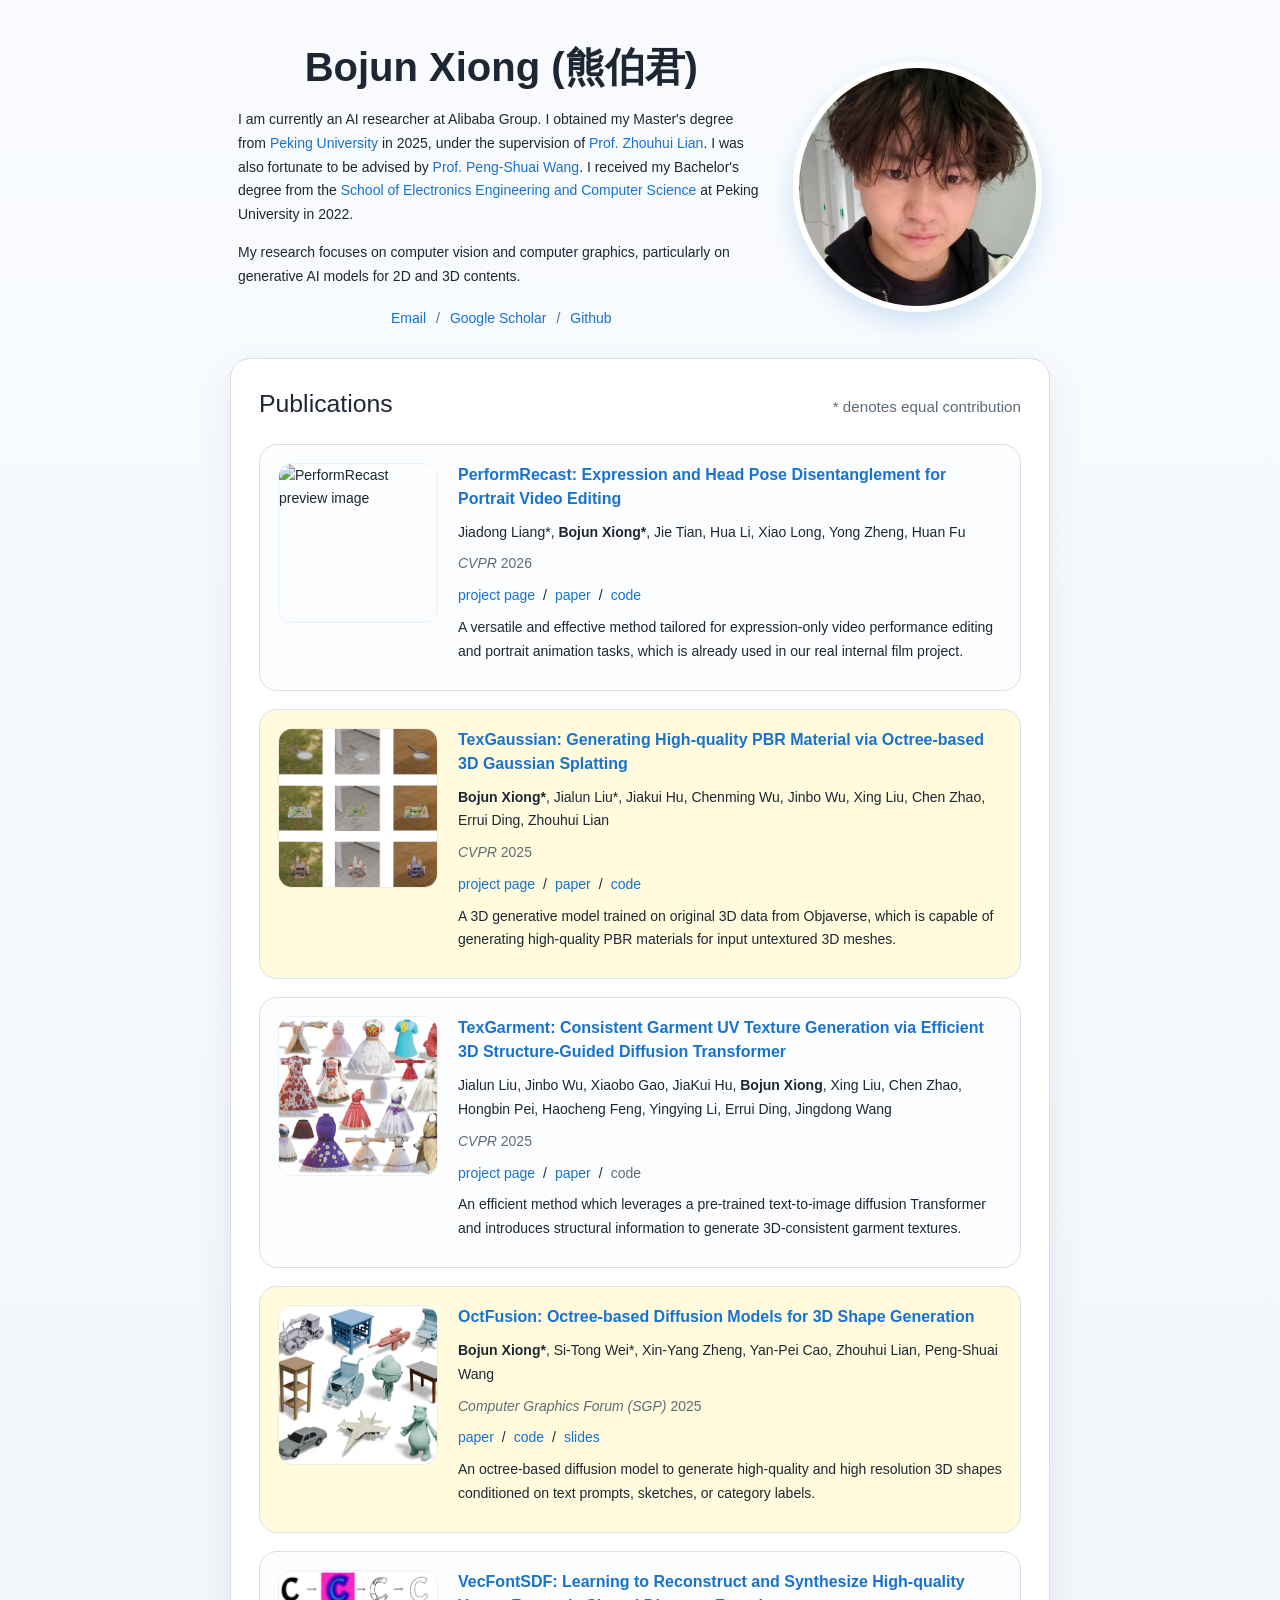
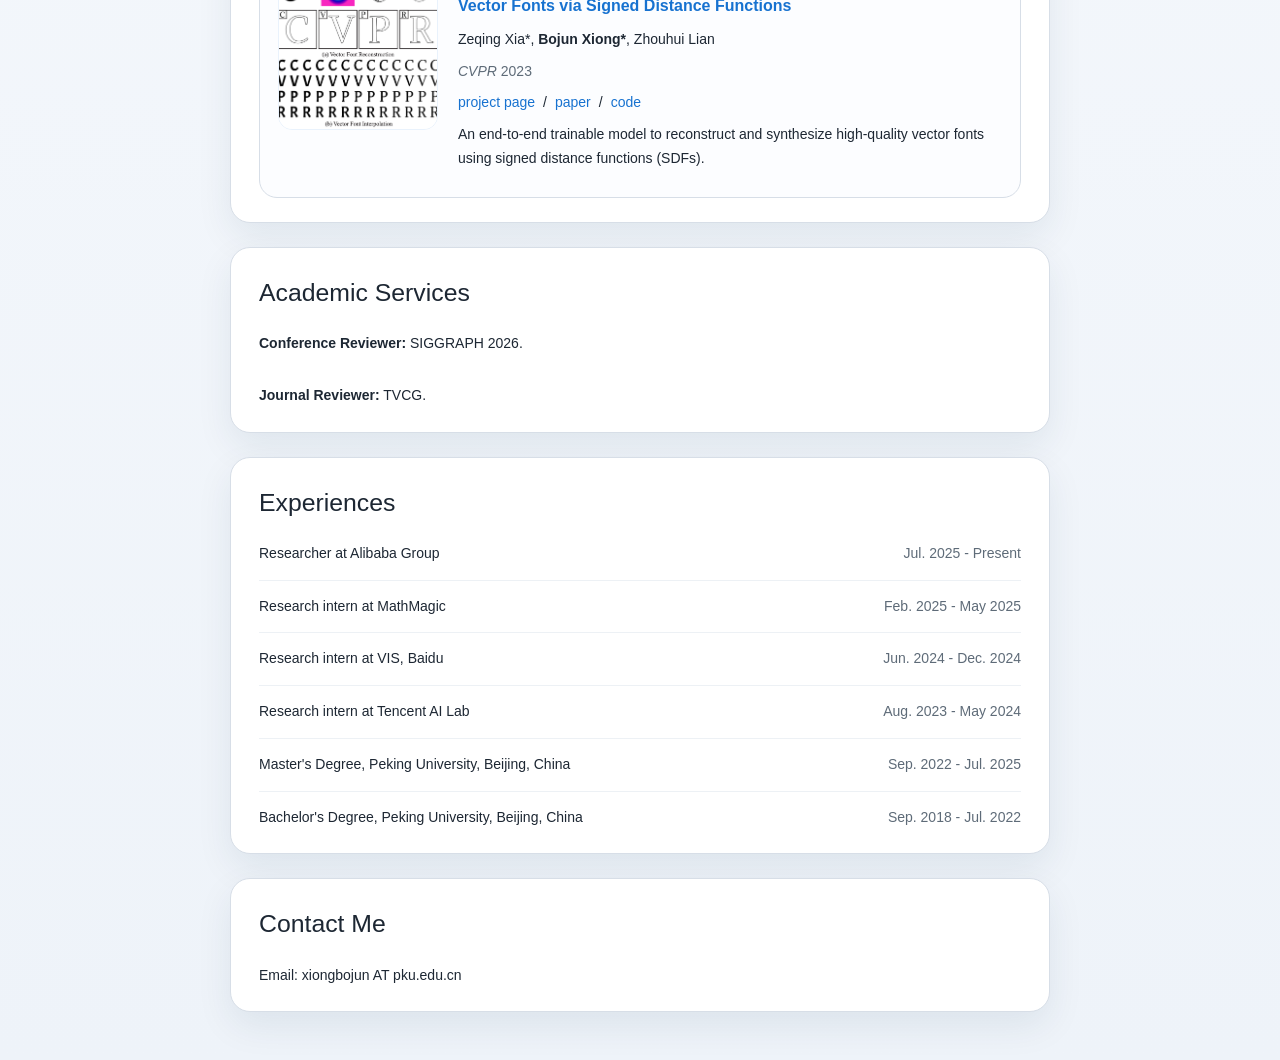
==== index.html @ 341afef9 "Update index.html" ====
<!DOCTYPE html>
<html lang="en">
  <head>
    <meta charset="UTF-8">
    <meta name="viewport" content="width=device-width, initial-scale=1">
    <meta
      name="description"
      content="Bojun Xiong's academic homepage, publications, experience, and contact information."
    >
    <title>Bojun Xiong</title>
    <link rel="icon" type="image/svg+xml" href="images/longcat.svg">
    <link rel="stylesheet" href="stylesheet.css">
  </head>

  <body>
    <main class="page">
      <section class="hero">
        <div class="hero__content">
          <h1 class="name">Bojun Xiong (熊伯君)</h1>
          <p>
            I am currently an AI researcher at Alibaba Group. I obtained my Master's degree from
            <a target="_blank" rel="noopener noreferrer" href="https://english.pku.edu.cn/">Peking University</a>
            in 2025, under the supervision of
            <a target="_blank" rel="noopener noreferrer" href="https://www.icst.pku.edu.cn/zlian/">Prof. Zhouhui Lian</a>.
            I was also fortunate to be advised by
            <a target="_blank" rel="noopener noreferrer" href="https://wang-ps.github.io/">Prof. Peng-Shuai Wang</a>.
            I received my Bachelor's degree from the
            <a target="_blank" rel="noopener noreferrer" href="https://english.pku.edu.cn/">School of Electronics Engineering and Computer Science</a>
            at Peking University in 2022.
          </p>
          <p>
            My research focuses on computer vision and computer graphics, particularly on generative AI models for 2D and 3D contents.
          </p>
          <p class="hero__links">
            <a target="_blank" rel="noopener noreferrer" href="mailto:xiongbojun@pku.edu.cn">Email</a>
            <span>/</span>
            <a target="_blank" rel="noopener noreferrer" href="https://scholar.google.com/citations?user=hWNQazQAAAAJ&amp;hl=en">Google Scholar</a>
            <span>/</span>
            <a target="_blank" rel="noopener noreferrer" href="https://github.com/ymxbj">Github</a>
          </p>
        </div>
        <div class="hero__photo">
          <a target="_blank" rel="noopener noreferrer" href="images/xiongbojun.png">
            <img src="images/xiongbojun.png" alt="Bojun Xiong profile photo">
          </a>
        </div>
      </section>

      <section class="section">
        <div class="section__heading">
          <h2>Publications</h2>
          <p class="section__note">* denotes equal contribution</p>
        </div>
        
        <!-- PerformRecast -->
        <div class="paper-list">
          <article class="paper">
            <div class="paper__media">
              <img src="images/PerformRecast.png" alt="PerformRecast preview image">
            </div>
            <div class="paper__body">
              <h3 class="papertitle">
                <a target="_blank" rel="noopener noreferrer" href="https://youku-aigc.github.io/PerformRecast/">
                  PerformRecast: Expression and Head Pose Disentanglement for Portrait Video Editing
                </a>
              </h3>
              <p class="paper__authors">
                Jiadong Liang*, <strong>Bojun Xiong*</strong>, Jie Tian, Hua Li, Xiao Long, Yong Zheng, Huan Fu
              </p>
              <p class="paper__venue"><em>CVPR</em> 2026</p>
              <p class="paper__links">
                <a target="_blank" rel="noopener noreferrer" href="https://youku-aigc.github.io/PerformRecast/">project page</a>
                <span>/</span>
                <a target="_blank" rel="noopener noreferrer" href="https://arxiv.org/abs/2603.19731">paper</a>
                <span>/</span>
                <a target="_blank" rel="noopener noreferrer" href="https://github.com/youku-aigc/PerformRecast">code</a>
              </p>
              <p>
                A versatile and effective method tailored for expression-only video performance editing and portrait animation tasks,
                which is already used in our real internal film project.
              </p>
            </div>
          </article>
          

          <!-- TexGaussian -->
          <article class="paper paper--highlight">
            <div class="paper__media">
              <img src="images/TexGaussian.png" alt="TexGaussian preview image">
            </div>
            <div class="paper__body">
              <h3 class="papertitle">
                <a target="_blank" rel="noopener noreferrer" href="https://3d-aigc.github.io/TexGaussian/">
                  TexGaussian: Generating High-quality PBR Material via Octree-based 3D Gaussian Splatting
                </a>
              </h3>
              <p class="paper__authors">
                <strong>Bojun Xiong*</strong>, Jialun Liu*, Jiakui Hu, Chenming Wu, Jinbo Wu, Xing Liu, Chen Zhao, Errui Ding, Zhouhui Lian
              </p>
              <p class="paper__venue"><em>CVPR</em> 2025</p>
              <p class="paper__links">
                <a target="_blank" rel="noopener noreferrer" href="https://3d-aigc.github.io/TexGaussian/">project page</a>
                <span>/</span>
                <a target="_blank" rel="noopener noreferrer" href="https://arxiv.org/abs/2411.19654">paper</a>
                <span>/</span>
                <a target="_blank" rel="noopener noreferrer" href="https://github.com/ymxbj/TexGaussian">code</a>
              </p>
              <p>
                A 3D generative model trained on original 3D data from Objaverse, which is capable of generating high-quality PBR materials
                for input untextured 3D meshes.
              </p>
            </div>
          </article>
          

          <!-- TexGarment -->
          <article class="paper">
            <div class="paper__media">
              <img src="images/TexGarment.png" alt="TexGarment preview image">
            </div>
            <div class="paper__body">
              <h3 class="papertitle">
                <a
                  target="_blank"
                  rel="noopener noreferrer"
                  href="https://openaccess.thecvf.com/content/CVPR2025/papers/Liu_TexGarment_Consistent_Garment_UV_Texture_Generation_via_Efficient_3D_Structure-Guided_CVPR_2025_paper.pdf"
                >
                  TexGarment: Consistent Garment UV Texture Generation via Efficient 3D Structure-Guided Diffusion Transformer
                </a>
              </h3>
              <p class="paper__authors">
                Jialun Liu, Jinbo Wu, Xiaobo Gao, JiaKui Hu, <strong>Bojun Xiong</strong>, Xing Liu, Chen Zhao, Hongbin Pei,
                Haocheng Feng, Yingying Li, Errui Ding, Jingdong Wang
              </p>
              <p class="paper__venue"><em>CVPR</em> 2025</p>
              <p class="paper__links">
                <a
                  target="_blank"
                  rel="noopener noreferrer"
                  href="https://openaccess.thecvf.com/content/CVPR2025/papers/Liu_TexGarment_Consistent_Garment_UV_Texture_Generation_via_Efficient_3D_Structure-Guided_CVPR_2025_paper.pdf"
                >
                  project page
                </a>
                <span>/</span>
                <a
                  target="_blank"
                  rel="noopener noreferrer"
                  href="https://openaccess.thecvf.com/content/CVPR2025/papers/Liu_TexGarment_Consistent_Garment_UV_Texture_Generation_via_Efficient_3D_Structure-Guided_CVPR_2025_paper.pdf"
                >
                  paper
                </a>
                <span>/</span>
                <a class="link-disabled" href="javascript:void(0)" aria-disabled="true">code</a>
              </p>
              <p>
                An efficient method which leverages a pre-trained text-to-image diffusion Transformer and introduces structural information
                to generate 3D-consistent garment textures.
              </p>
            </div>
          </article>

          <!-- OctFusion -->
          <article class="paper paper--highlight">
            <div class="paper__media">
              <img src="images/OctFusion.jpg" alt="OctFusion preview image">
            </div>
            <div class="paper__body">
              <h3 class="papertitle">
                <a target="_blank" rel="noopener noreferrer" href="https://arxiv.org/abs/2408.14732">
                  OctFusion: Octree-based Diffusion Models for 3D Shape Generation
                </a>
              </h3>
              <p class="paper__authors">
                <strong>Bojun Xiong*</strong>, Si-Tong Wei*, Xin-Yang Zheng, Yan-Pei Cao, Zhouhui Lian, Peng-Shuai Wang
              </p>
              <p class="paper__venue"><em>Computer Graphics Forum (SGP)</em> 2025</p>
              <p class="paper__links">
                <a target="_blank" rel="noopener noreferrer" href="https://arxiv.org/abs/2408.14732">paper</a>
                <span>/</span>
                <a target="_blank" rel="noopener noreferrer" href="https://github.com/octree-nn/octfusion">code</a>
                <span>/</span>
                <a
                  target="_blank"
                  rel="noopener noreferrer"
                  href="https://docs.google.com/presentation/d/1i1V4yex8ut4ieyvHNNKCLiMNOjp5MRKD/edit?usp=sharing&amp;ouid=105560274700164644590&amp;rtpof=true&amp;sd=true"
                >
                  slides
                </a>
              </p>
              <p>
                An octree-based diffusion model to generate high-quality and high resolution 3D shapes conditioned on text prompts, sketches,
                or category labels.
              </p>
            </div>
          </article>

          
          <!-- VecFontSDF -->
          <article class="paper">
            <div class="paper__media">
              <img src="images/VecFontSDF.jpg" alt="VecFontSDF preview image">
            </div>
            <div class="paper__body">
              <h3 class="papertitle">
                <a target="_blank" rel="noopener noreferrer" href="https://xiazeqing.github.io/VecFontSDF/">
                  VecFontSDF: Learning to Reconstruct and Synthesize High-quality Vector Fonts via Signed Distance Functions
                </a>
              </h3>
              <p class="paper__authors">Zeqing Xia*, <strong>Bojun Xiong*</strong>, Zhouhui Lian</p>
              <p class="paper__venue"><em>CVPR</em> 2023</p>
              <p class="paper__links">
                <a target="_blank" rel="noopener noreferrer" href="https://xiazeqing.github.io/VecFontSDF/">project page</a>
                <span>/</span>
                <a target="_blank" rel="noopener noreferrer" href="https://arxiv.org/abs/2303.12675">paper</a>
                <span>/</span>
                <a target="_blank" rel="noopener noreferrer" href="https://github.com/ymxbj/VecFontSDF">code</a>
              </p>
              <p>
                An end-to-end trainable model to reconstruct and synthesize high-quality vector fonts using signed distance functions (SDFs).
              </p>
            </div>
          </article>
        </div>
      </section>

      <section class="section">
        <h2>Academic Services</h2>
        <div class="info-card">
          <p><strong>Conference Reviewer:</strong> SIGGRAPH 2026.</p>
          <p><strong>Journal Reviewer:</strong> TVCG.</p>
        </div>
      </section>

      <section class="section">
        <h2>Experiences</h2>
        <div class="info-card">
          <div class="timeline-item">
            <span>Researcher at Alibaba Group</span>
            <span>Jul. 2025 - Present</span>
          </div>
          <div class="timeline-item">
            <span>Research intern at MathMagic</span>
            <span>Feb. 2025 - May 2025</span>
          </div>
          <div class="timeline-item">
            <span>Research intern at VIS, Baidu</span>
            <span>Jun. 2024 - Dec. 2024</span>
          </div>
          <div class="timeline-item">
            <span>Research intern at Tencent AI Lab</span>
            <span>Aug. 2023 - May 2024</span>
          </div>
          <div class="timeline-item">
            <span>Master's Degree, Peking University, Beijing, China</span>
            <span>Sep. 2022 - Jul. 2025</span>
          </div>
          <div class="timeline-item">
            <span>Bachelor's Degree, Peking University, Beijing, China</span>
            <span>Sep. 2018 - Jul. 2022</span>
          </div>
        </div>
      </section>

      <section class="section">
        <h2>Contact Me</h2>
        <div class="info-card">
          <p>Email: xiongbojun AT pku.edu.cn</p>
        </div>
      </section>

    </main>
  </body>
</html>
---- stylesheet.css ----
:root {
  --bg: #f7f9fc;
  --surface: #ffffff;
  --surface-alt: #fffbdc;
  --text: #1d2733;
  --muted: #5e6b78;
  --border: #d7dee7;
  --accent: #1772d0;
  --accent-hover: #f09228;
  --shadow: 0 14px 36px rgba(19, 46, 77, 0.08);
}

* {
  box-sizing: border-box;
}

html {
  scroll-behavior: smooth;
}

body {
  margin: 0;
  background: linear-gradient(180deg, #f9fbfe 0%, #eef3f9 100%);
  color: var(--text);
  font-family: "Lato", "Helvetica Neue", Helvetica, Arial, sans-serif;
  font-size: 14px;
  line-height: 1.7;
}

a {
  color: var(--accent);
  text-decoration: none;
}

a:hover {
  color: var(--accent-hover);
}

a:focus-visible {
  color: var(--accent-hover);
}

img {
  display: block;
  max-width: 100%;
}

p,
h1,
h2,
h3 {
  margin-top: 0;
}

.page {
  width: min(100%, 860px);
  margin: 0 auto;
  padding: 32px 20px 48px;
}

.section {
  background: var(--surface);
  border: 1px solid var(--border);
  border-radius: 20px;
  box-shadow: var(--shadow);
}

.hero {
  display: grid;
  grid-template-columns: minmax(0, 1.9fr) minmax(180px, 0.9fr);
  gap: 28px;
  align-items: center;
  padding: 12px 8px 4px;
}

.hero__content p:last-child {
  margin-bottom: 0;
}

.name {
  margin-bottom: 18px;
  text-align: center;
  font-size: clamp(2rem, 4vw, 2.5rem);
  line-height: 1.15;
}

.hero__links {
  display: flex;
  flex-wrap: wrap;
  justify-content: center;
  gap: 10px;
  margin-top: 18px;
}

.hero__links span,
.section__note,
.paper__venue,
.link-disabled {
  color: var(--muted);
}

.hero__photo img {
  aspect-ratio: 1;
  object-fit: cover;
  border-radius: 50%;
  border: 6px solid #fff;
  box-shadow: 0 10px 24px rgba(23, 114, 208, 0.18);
}

.section {
  margin-top: 24px;
  padding: 24px 28px;
}

.section h2 {
  margin-bottom: 18px;
  font-size: 1.55rem;
  font-weight: 400;
}

.section__heading {
  display: flex;
  flex-wrap: wrap;
  align-items: baseline;
  justify-content: space-between;
  gap: 10px 16px;
  margin-bottom: 18px;
}

.section__heading h2 {
  margin-bottom: 0;
}

.section__note {
  margin-bottom: 0;
  font-size: 0.95rem;
}

.paper-list {
  display: grid;
  gap: 18px;
}

.paper {
  display: grid;
  grid-template-columns: 160px minmax(0, 1fr);
  gap: 20px;
  align-items: start;
  padding: 18px;
  border: 1px solid var(--border);
  border-radius: 18px;
  background: #fcfdff;
}

.paper--highlight {
  background: var(--surface-alt);
}

.paper__media img {
  width: 160px;
  height: 160px;
  object-fit: cover;
  border-radius: 14px;
  border: 1px solid rgba(23, 114, 208, 0.08);
}

.papertitle {
  margin-bottom: 10px;
  font-size: 1rem;
  line-height: 1.5;
  font-weight: 700;
}

.paper__authors,
.paper__venue,
.paper__links,
.paper__body p:last-child {
  margin-bottom: 8px;
}

.paper__links {
  display: flex;
  flex-wrap: wrap;
  gap: 8px;
}

.link-disabled {
  cursor: default;
}

.link-disabled:focus,
.link-disabled:focus-visible {
  color: var(--muted);
}

.link-disabled:hover,
.link-disabled:hover:focus,
.link-disabled:hover:focus-visible {
  color: var(--accent-hover);
}

.info-card {
  display: grid;
  gap: 14px;
}

.info-card p:last-child {
  margin-bottom: 0;
}

.timeline-item {
  display: flex;
  justify-content: space-between;
  gap: 16px;
  padding-bottom: 14px;
  border-bottom: 1px solid #edf1f5;
}

.timeline-item:last-child {
  padding-bottom: 0;
  border-bottom: 0;
}

.timeline-item span:last-child {
  color: var(--muted);
  white-space: nowrap;
}

@media (max-width: 720px) {
  .page {
    padding: 20px 14px 32px;
  }

  .hero,
  .paper {
    grid-template-columns: 1fr;
  }

  .hero {
    padding: 22px;
  }

  .hero__photo {
    max-width: 240px;
    margin: 0 auto;
  }

  .section {
    padding: 20px;
  }

  .paper {
    padding: 16px;
  }

  .paper__media img {
    width: 100%;
    height: auto;
    aspect-ratio: 1;
  }

  .timeline-item {
    flex-direction: column;
    gap: 4px;
  }

  .timeline-item span:last-child {
    white-space: normal;
  }
}
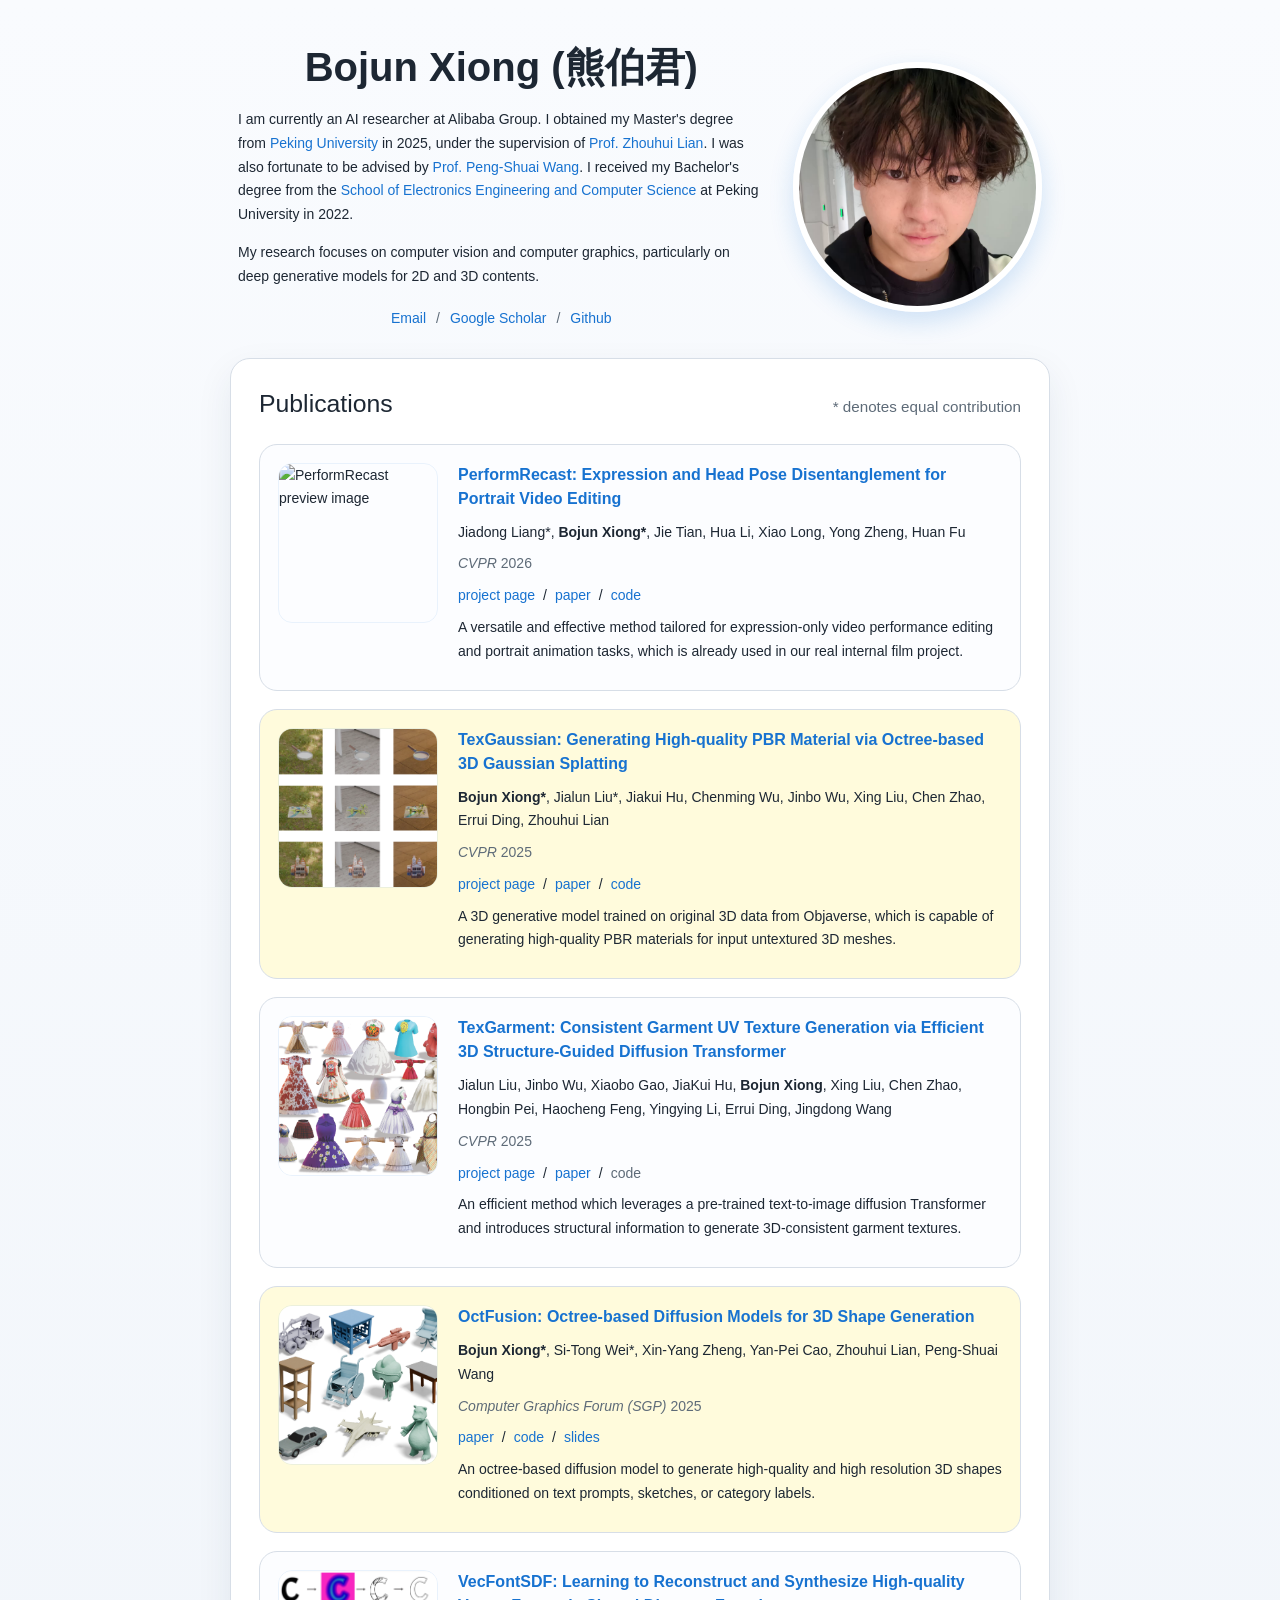
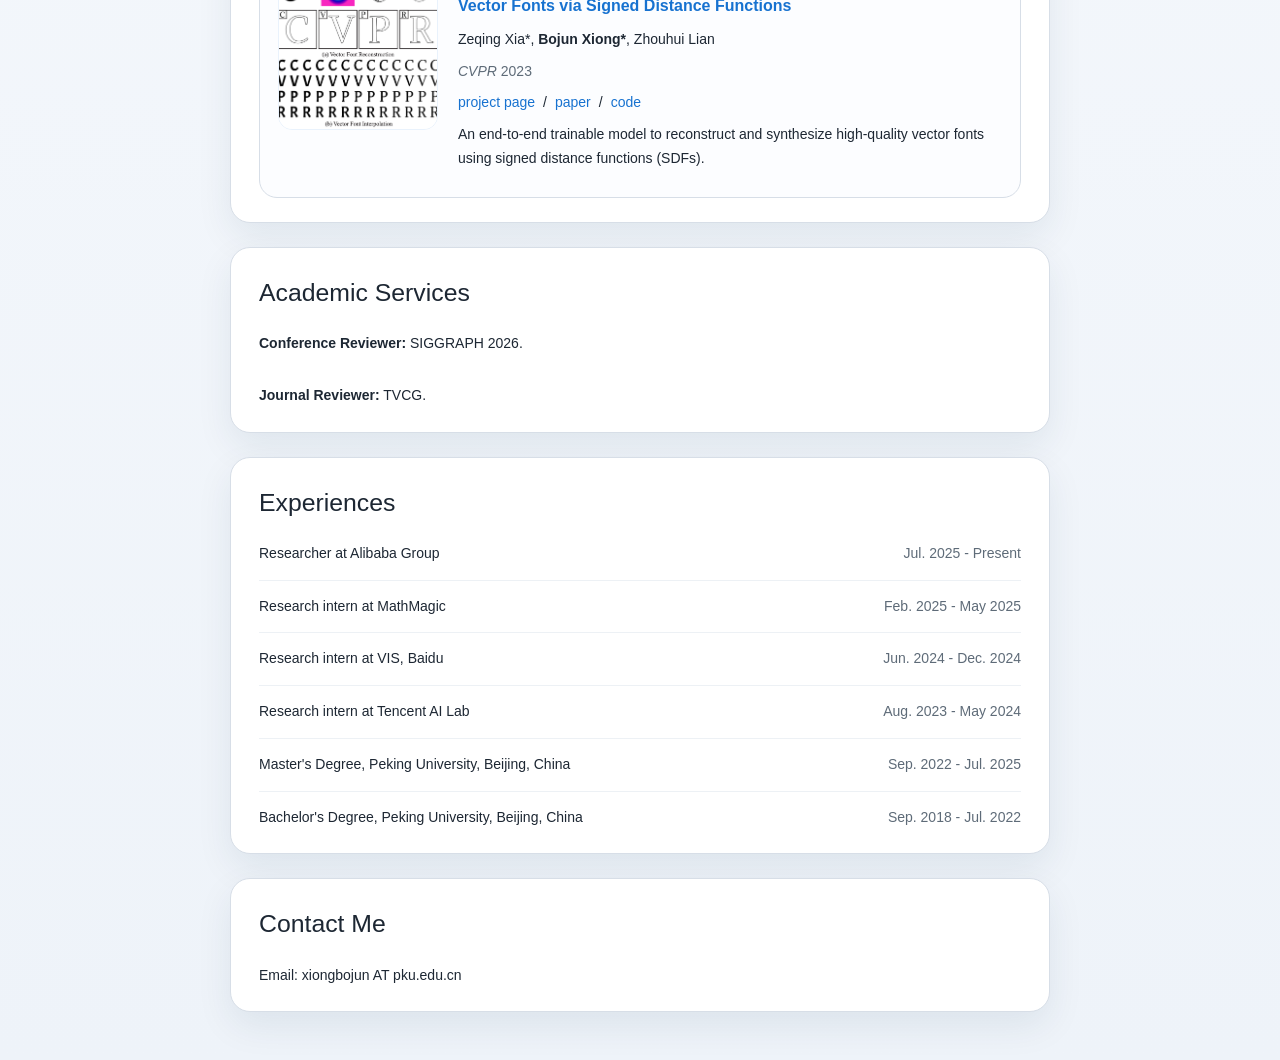
==== commit 79ae87d4: "Update index.html" ====
--- a/index.html
+++ b/index.html
@@ -29,7 +29,7 @@
             at Peking University in 2022.
           </p>
           <p>
-            My research focuses on computer vision and computer graphics, particularly on generative AI models for 2D and 3D contents.
+            My research focuses on computer vision and computer graphics, particularly on deep generative models for 2D and 3D contents.
           </p>
           <p class="hero__links">
             <a target="_blank" rel="noopener noreferrer" href="mailto:xiongbojun@pku.edu.cn">Email</a>
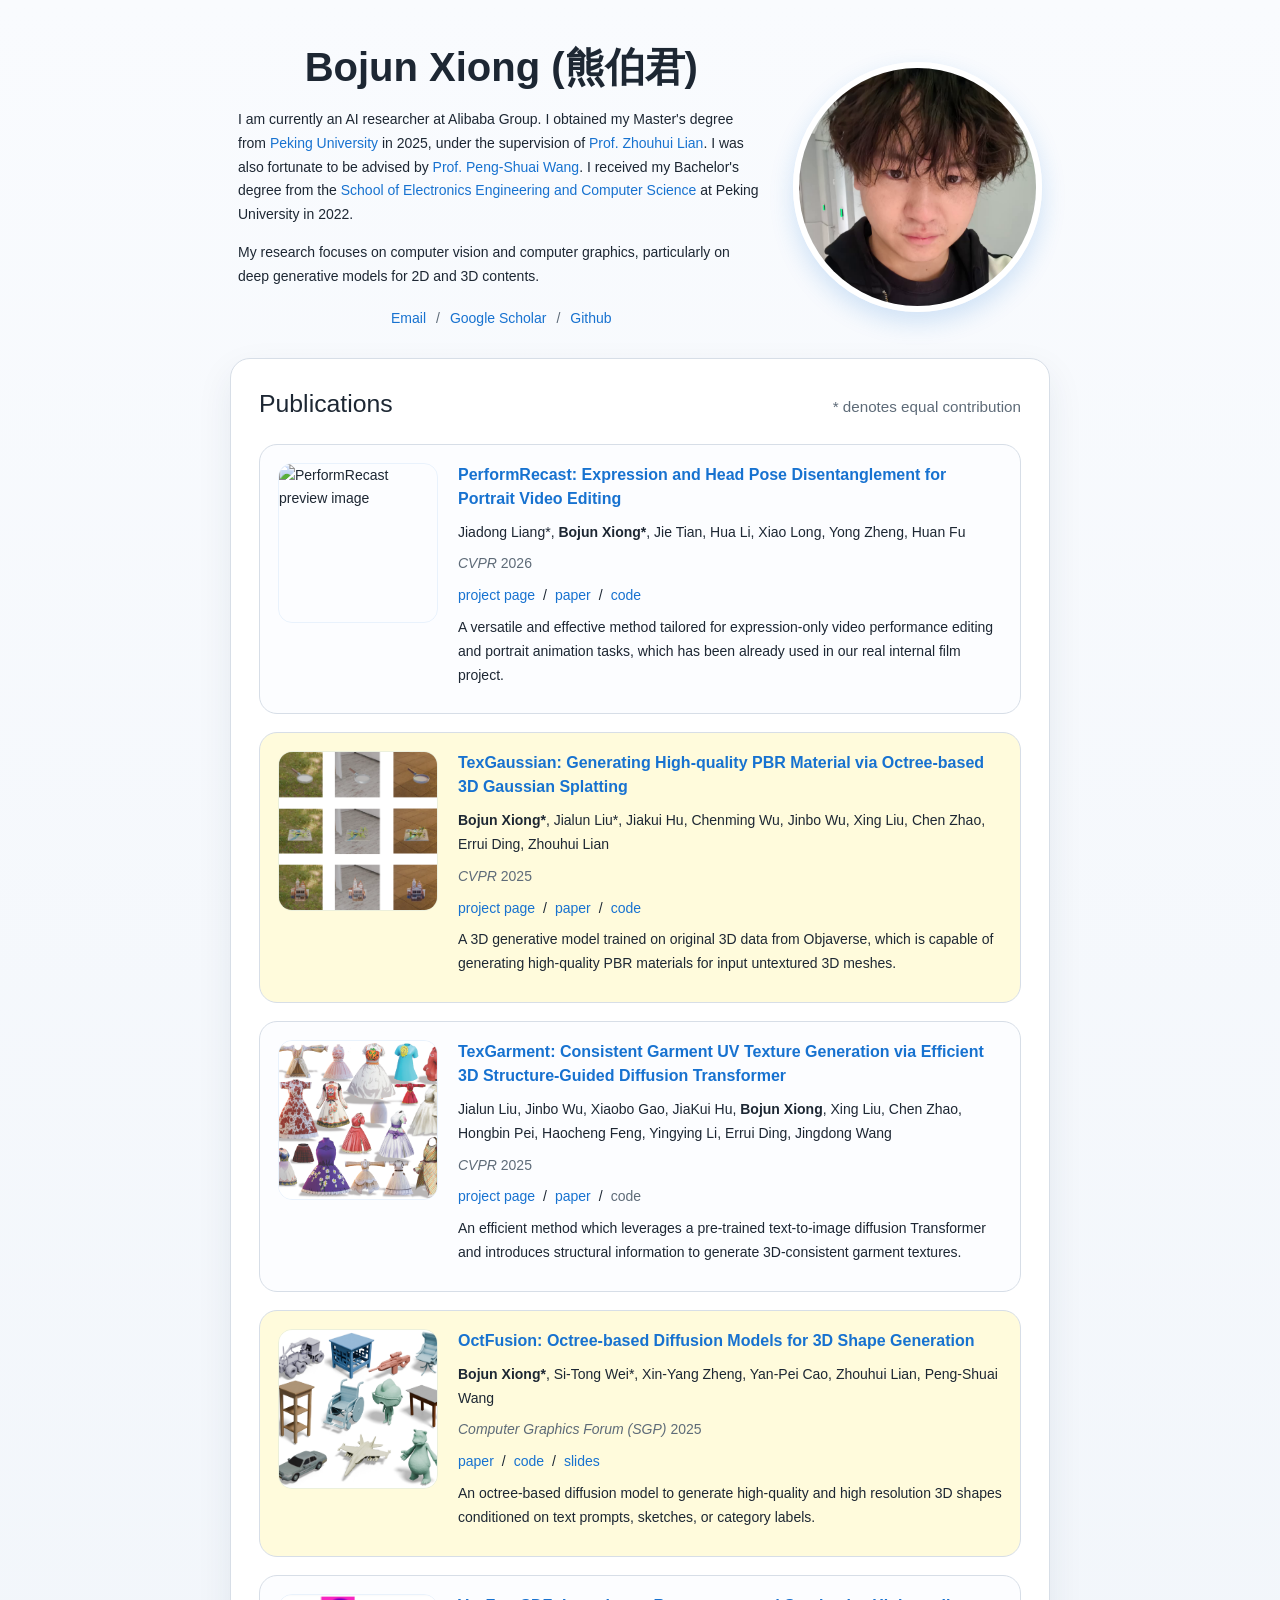
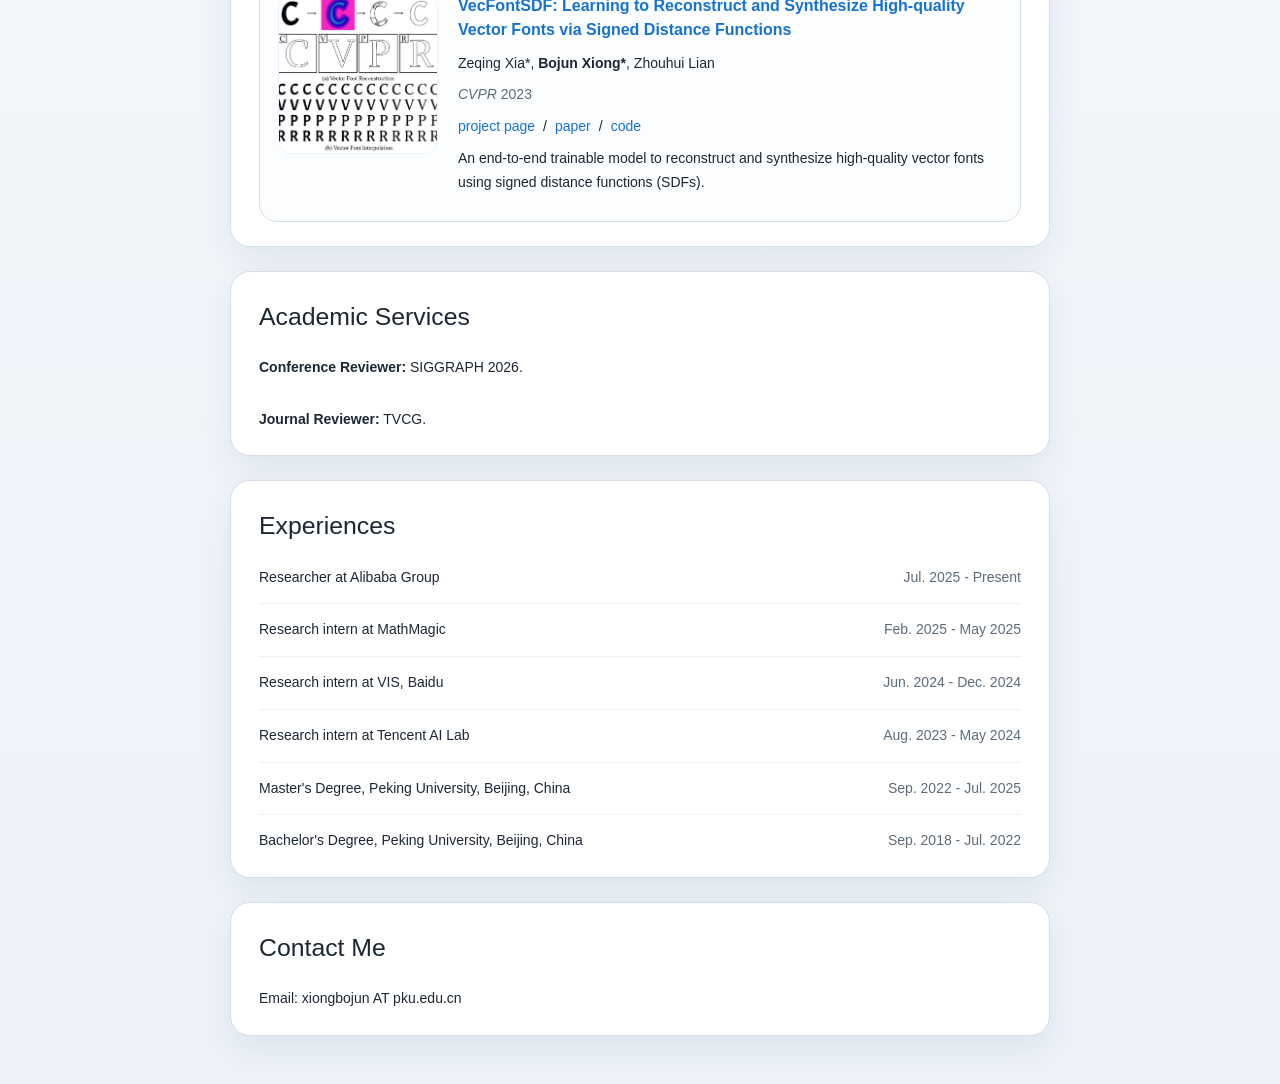
==== commit ef1d3f66: "update" ====
--- a/index.html
+++ b/index.html
@@ -77,7 +77,7 @@
               </p>
               <p>
                 A versatile and effective method tailored for expression-only video performance editing and portrait animation tasks,
-                which is already used in our real internal film project.
+                which has been already used in our real internal film project.
               </p>
             </div>
           </article>
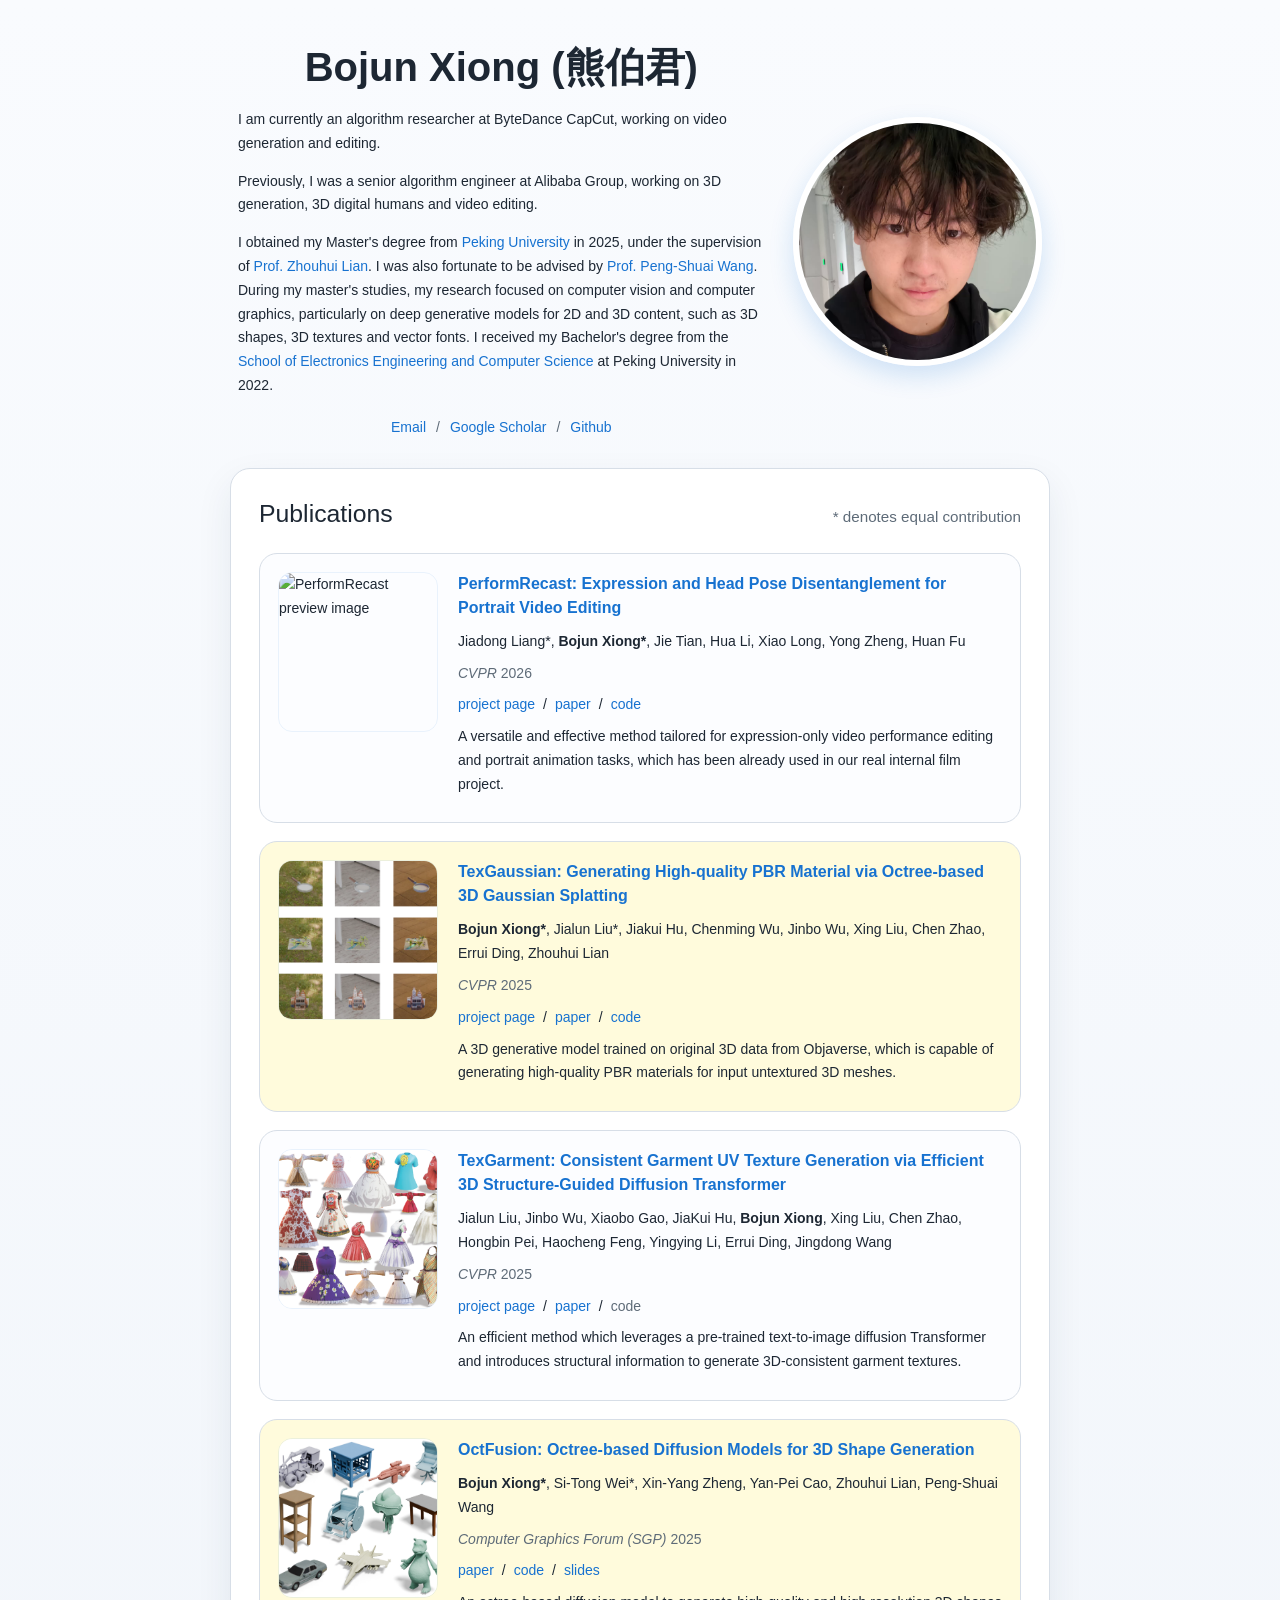
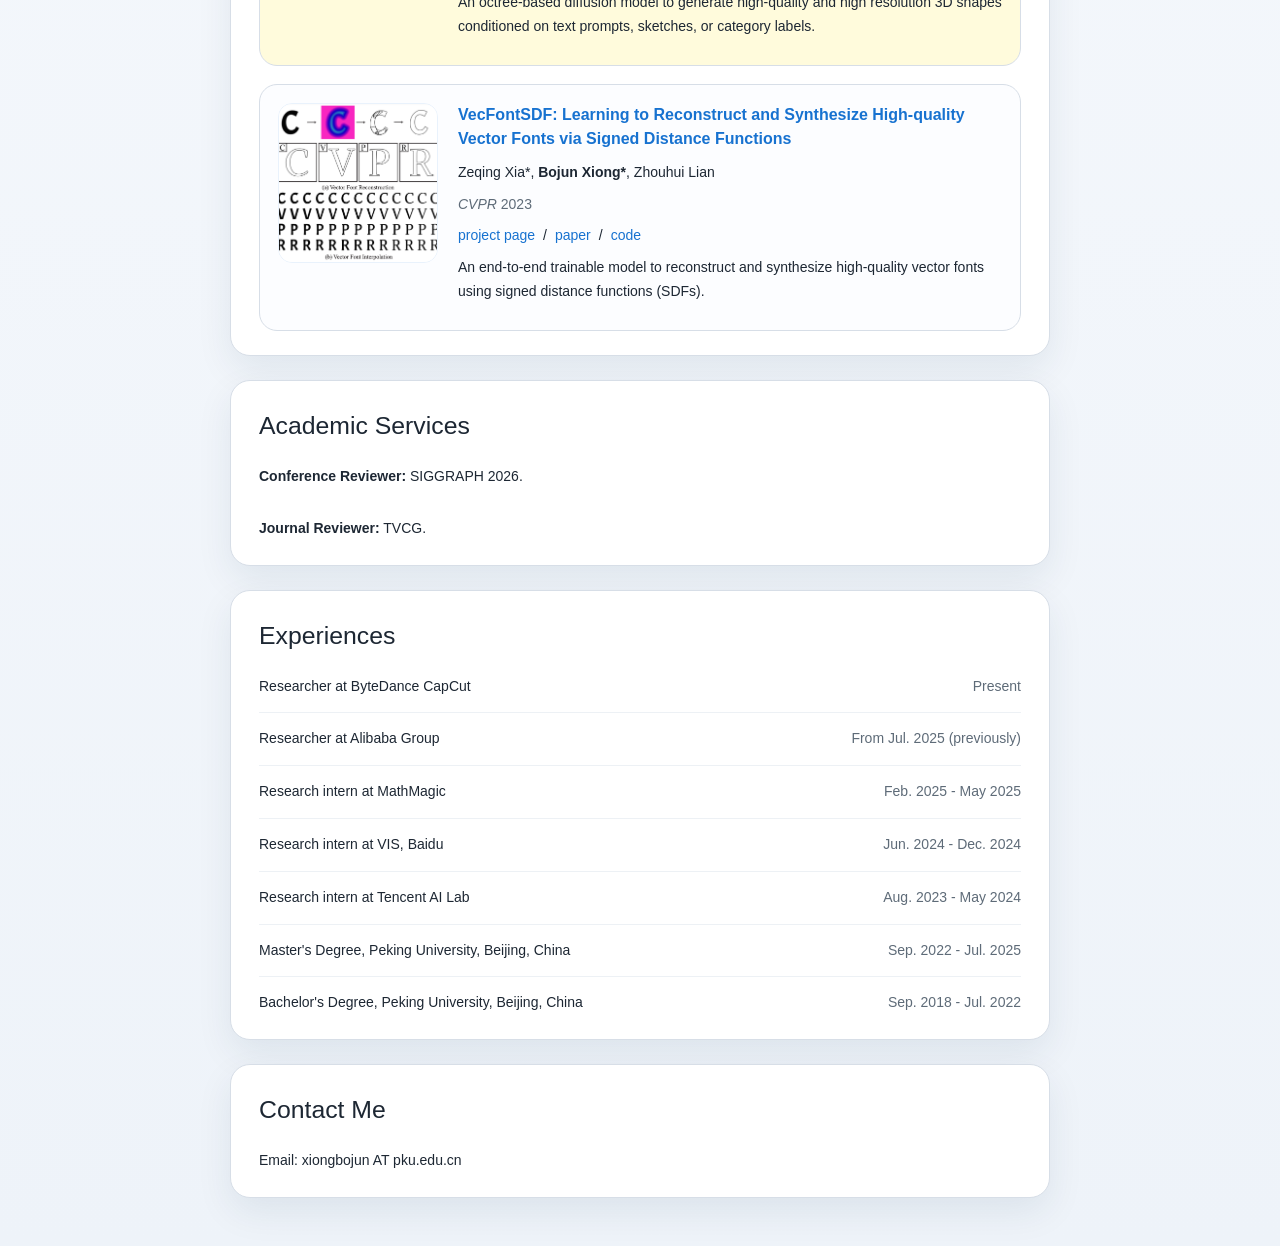
==== commit 9e6aaabf: "update" ====
--- a/index.html
+++ b/index.html
@@ -18,18 +18,23 @@
         <div class="hero__content">
           <h1 class="name">Bojun Xiong (熊伯君)</h1>
           <p>
-            I am currently an AI researcher at Alibaba Group. I obtained my Master's degree from
+            I am currently an algorithm researcher at ByteDance CapCut, working on video generation and editing.
+          </p>
+          <p>
+            Previously, I was a senior algorithm engineer at Alibaba Group, working on 3D generation, 3D digital humans and video editing.
+          </p>
+          <p>
+            I obtained my Master's degree from
             <a target="_blank" rel="noopener noreferrer" href="https://english.pku.edu.cn/">Peking University</a>
             in 2025, under the supervision of
             <a target="_blank" rel="noopener noreferrer" href="https://www.icst.pku.edu.cn/zlian/">Prof. Zhouhui Lian</a>.
             I was also fortunate to be advised by
             <a target="_blank" rel="noopener noreferrer" href="https://wang-ps.github.io/">Prof. Peng-Shuai Wang</a>.
+            During my master's studies, my research focused on computer vision and computer graphics, particularly on deep generative models
+            for 2D and 3D content, such as 3D shapes, 3D textures and vector fonts.
             I received my Bachelor's degree from the
             <a target="_blank" rel="noopener noreferrer" href="https://english.pku.edu.cn/">School of Electronics Engineering and Computer Science</a>
             at Peking University in 2022.
-          </p>
-          <p>
-            My research focuses on computer vision and computer graphics, particularly on deep generative models for 2D and 3D contents.
           </p>
           <p class="hero__links">
             <a target="_blank" rel="noopener noreferrer" href="mailto:xiongbojun@pku.edu.cn">Email</a>
@@ -182,7 +187,7 @@
                 <a
                   target="_blank"
                   rel="noopener noreferrer"
-                  href="https://docs.google.com/presentation/d/1i1V4yex8ut4ieyvHNNKCLiMNOjp5MRKD/edit?usp=sharing&amp;ouid=105560274700164644590&amp;rtpof=true&amp;sd=true"
+                  href="https://drive.google.com/uc?export=download&id=1i1V4yex8ut4ieyvHNNKCLiMNOjp5MRKD"
                 >
                   slides
                 </a>
@@ -235,8 +240,12 @@
         <h2>Experiences</h2>
         <div class="info-card">
           <div class="timeline-item">
+            <span>Researcher at ByteDance CapCut</span>
+            <span>Present</span>
+          </div>
+          <div class="timeline-item">
             <span>Researcher at Alibaba Group</span>
-            <span>Jul. 2025 - Present</span>
+            <span>From Jul. 2025 (previously)</span>
           </div>
           <div class="timeline-item">
             <span>Research intern at MathMagic</span>
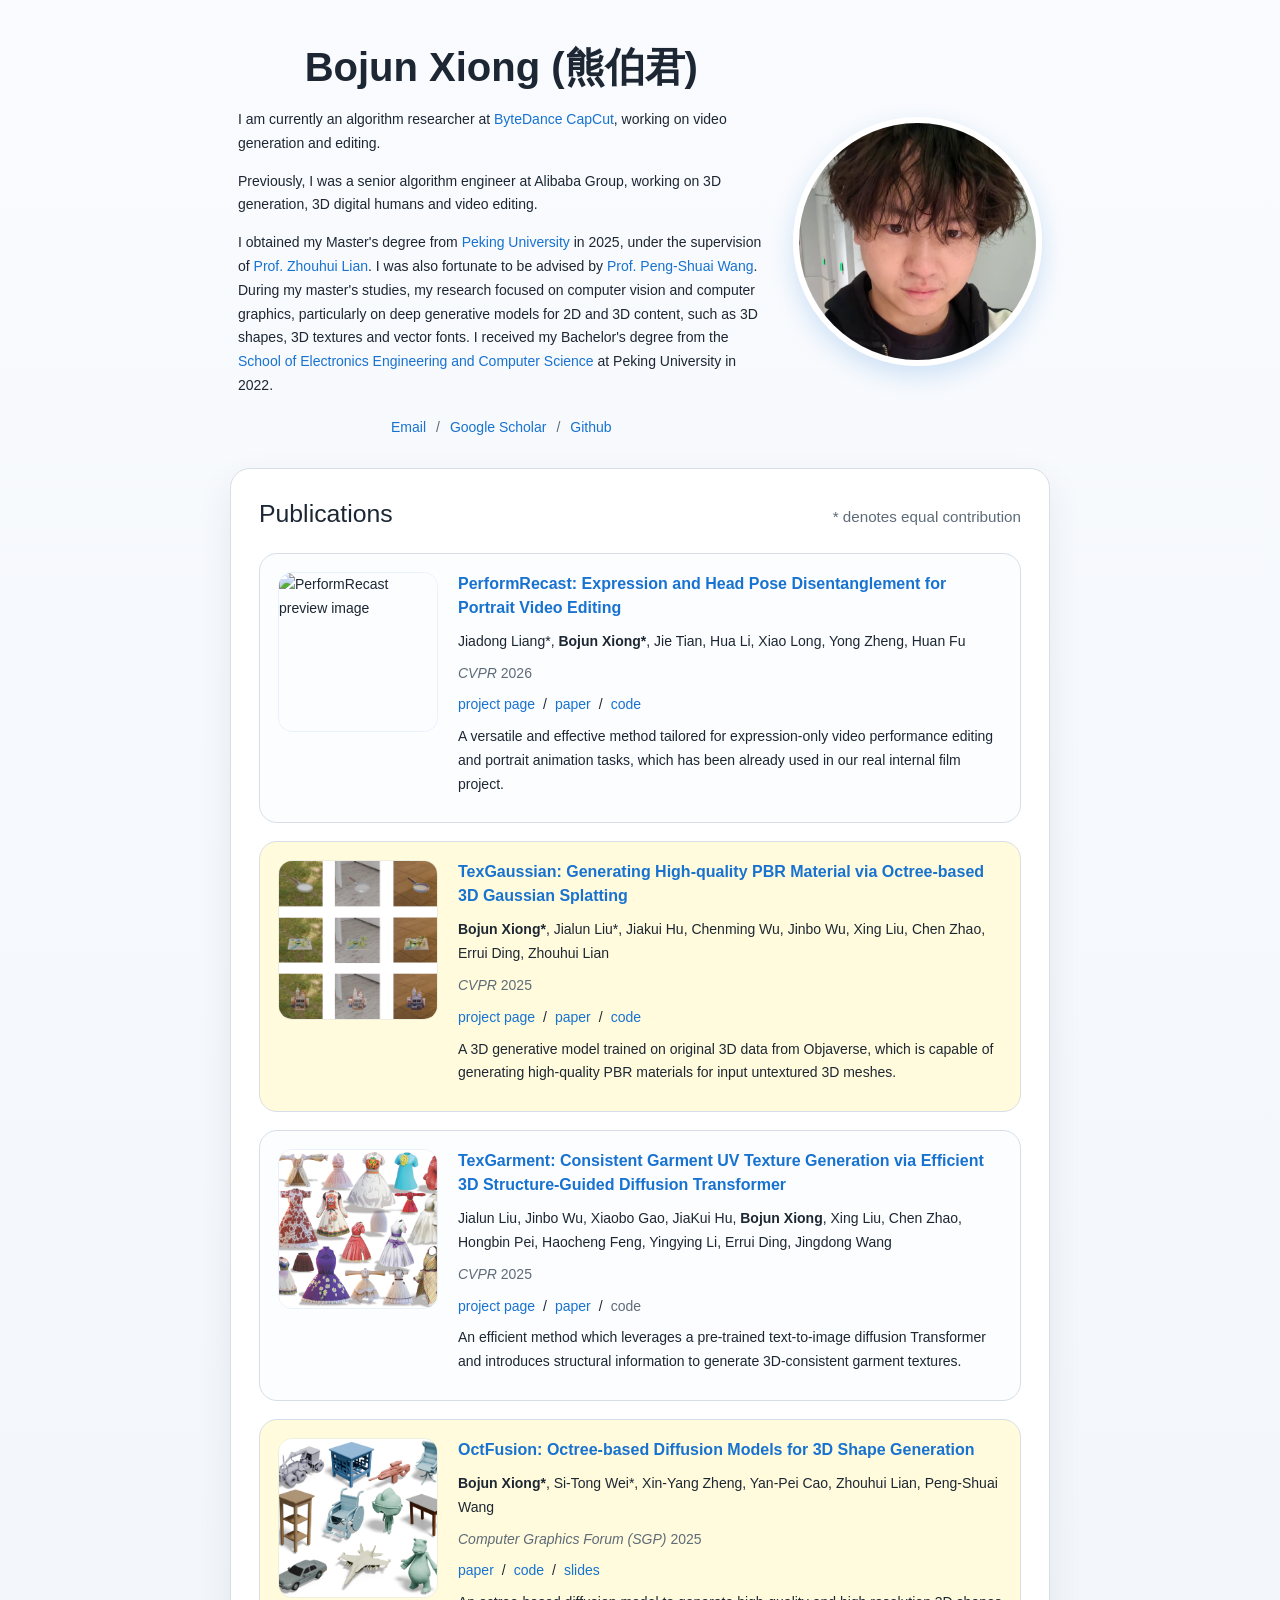
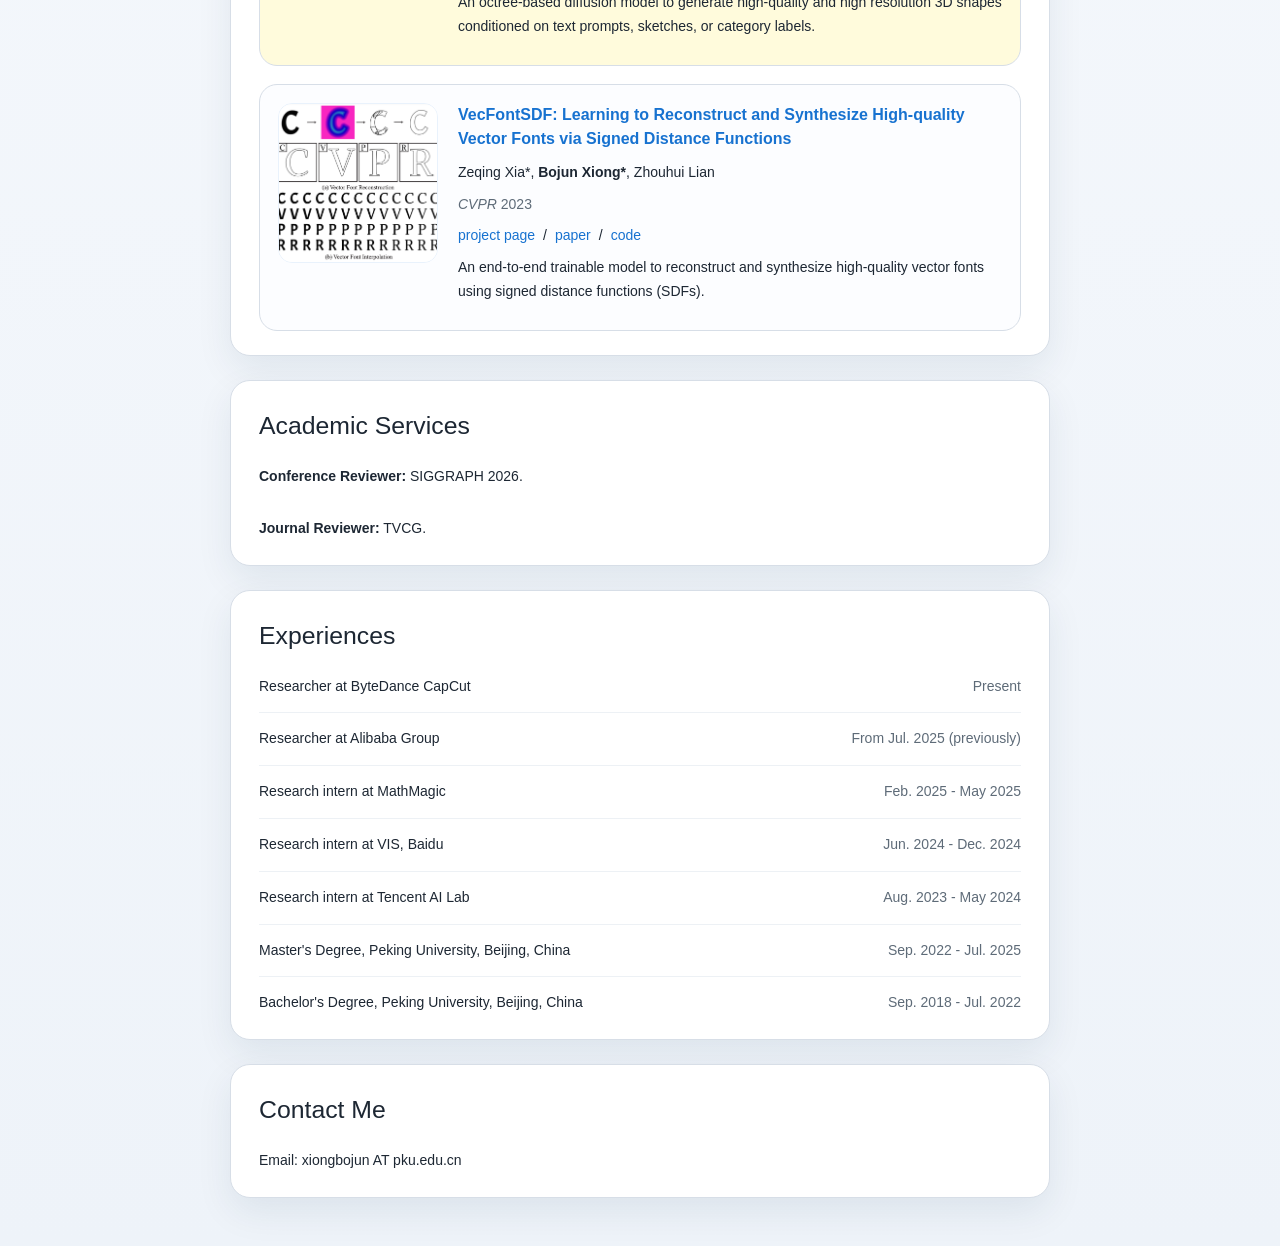
==== commit 22b0c0dc: "Update index.html" ====
--- a/index.html
+++ b/index.html
@@ -18,7 +18,9 @@
         <div class="hero__content">
           <h1 class="name">Bojun Xiong (熊伯君)</h1>
           <p>
-            I am currently an algorithm researcher at ByteDance CapCut, working on video generation and editing.
+            I am currently an algorithm researcher at
+            <a target="_blank" rel="noopener noreferrer" href="https://www.capcut.com/">ByteDance CapCut</a>,
+            working on video generation and editing.
           </p>
           <p>
             Previously, I was a senior algorithm engineer at Alibaba Group, working on 3D generation, 3D digital humans and video editing.
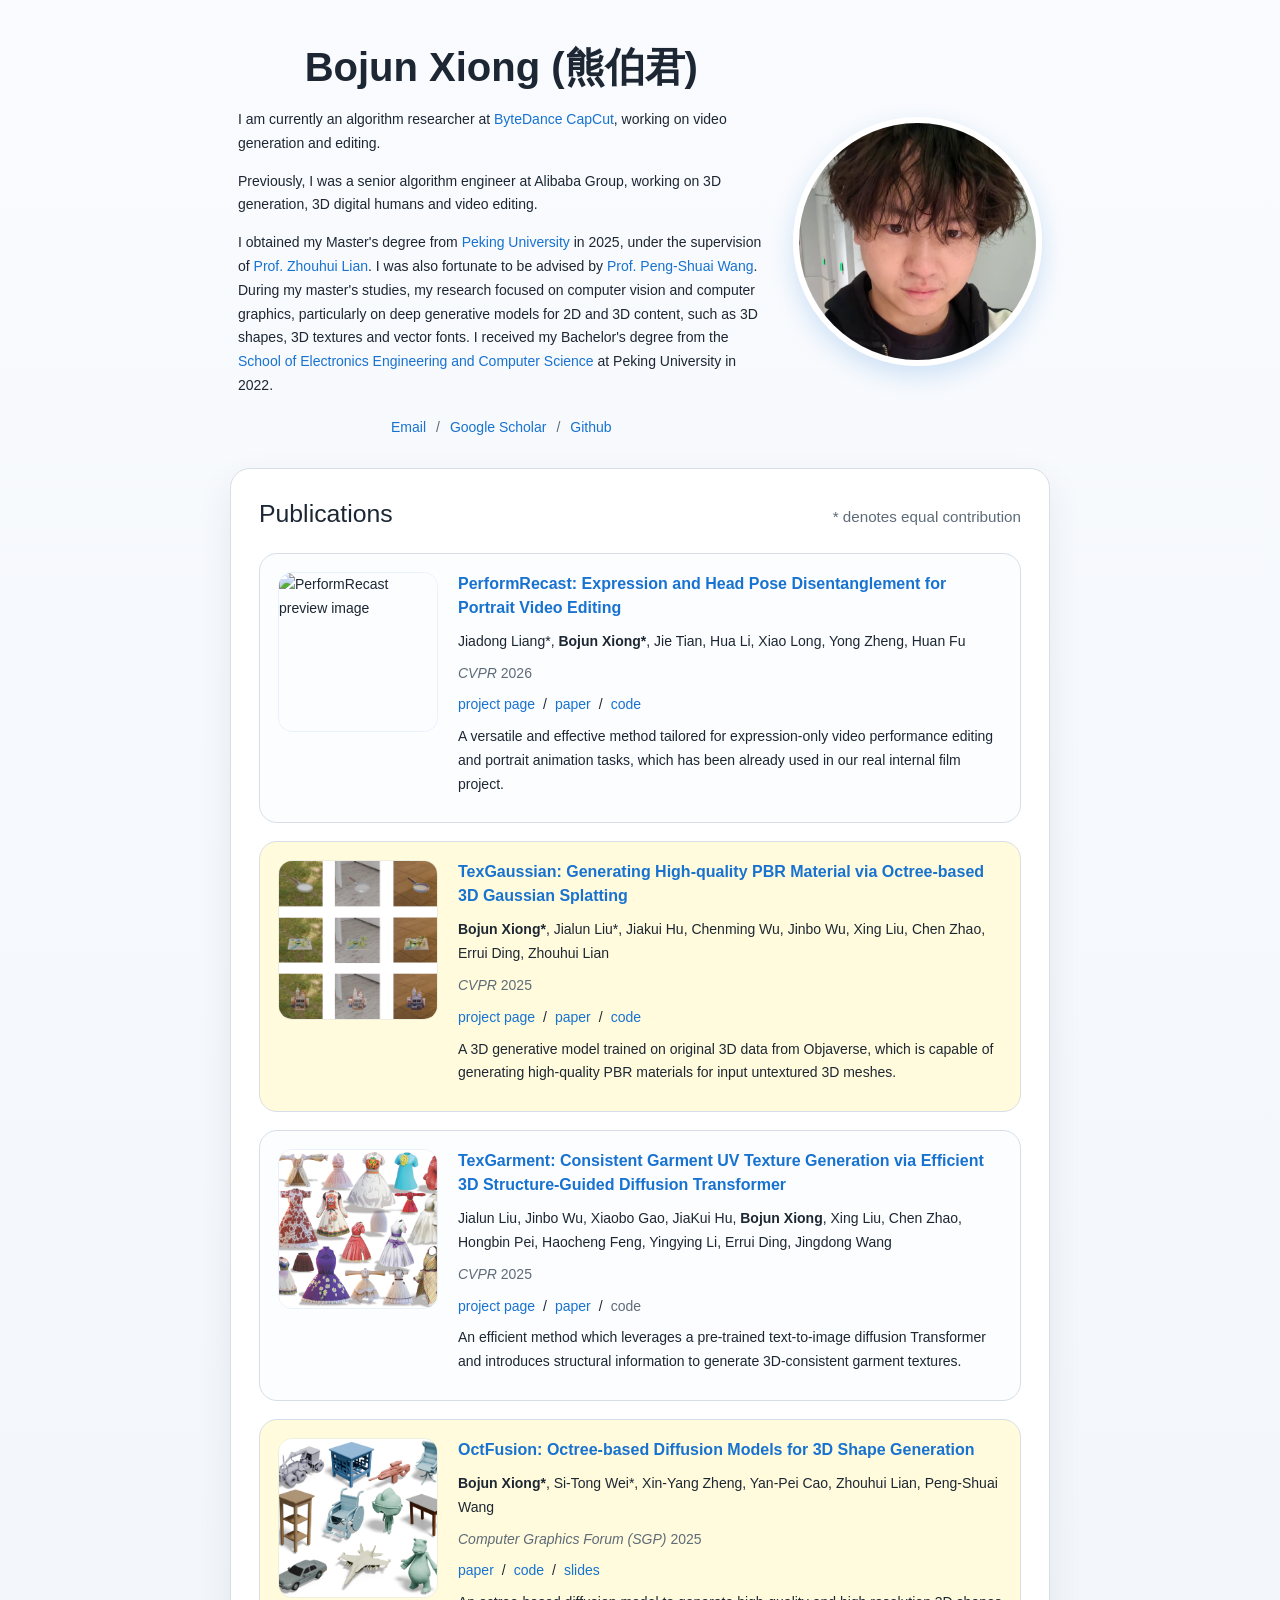
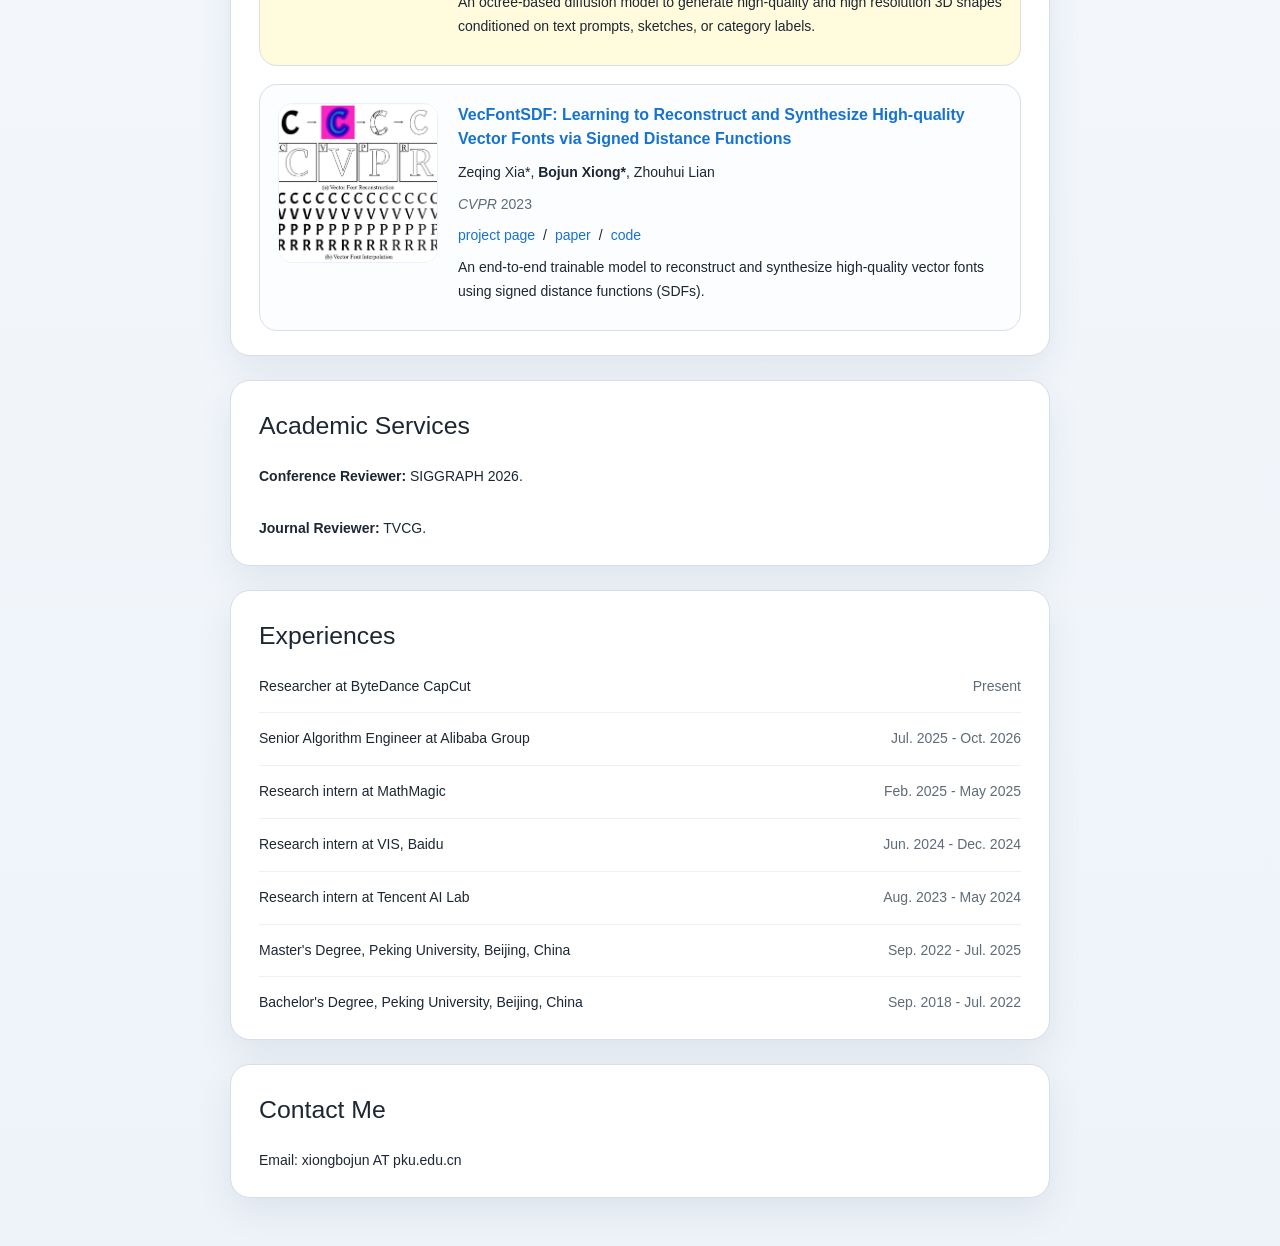
==== commit 7bf272e7: "Update index.html" ====
--- a/index.html
+++ b/index.html
@@ -246,8 +246,8 @@
             <span>Present</span>
           </div>
           <div class="timeline-item">
-            <span>Researcher at Alibaba Group</span>
-            <span>From Jul. 2025 (previously)</span>
+            <span>Senior Algorithm Engineer at Alibaba Group</span>
+            <span>Jul. 2025 - Oct. 2026</span>
           </div>
           <div class="timeline-item">
             <span>Research intern at MathMagic</span>
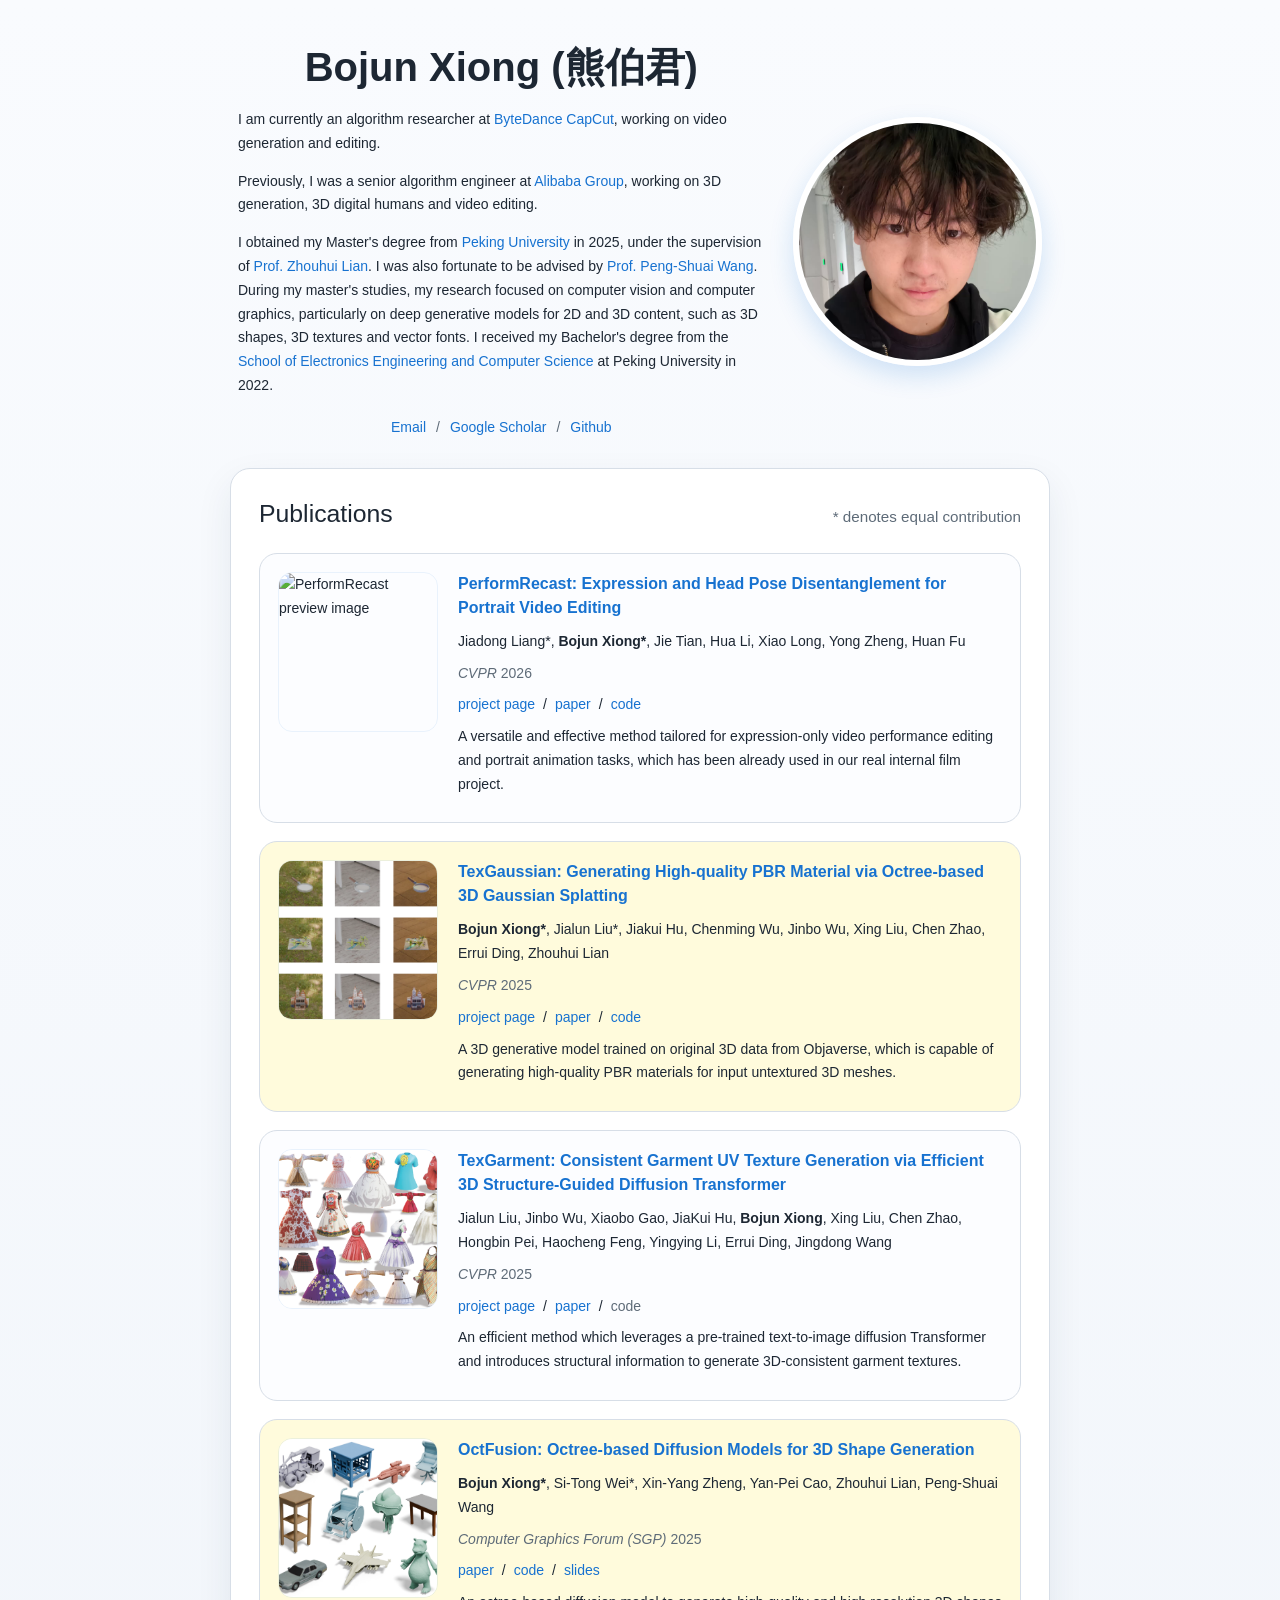
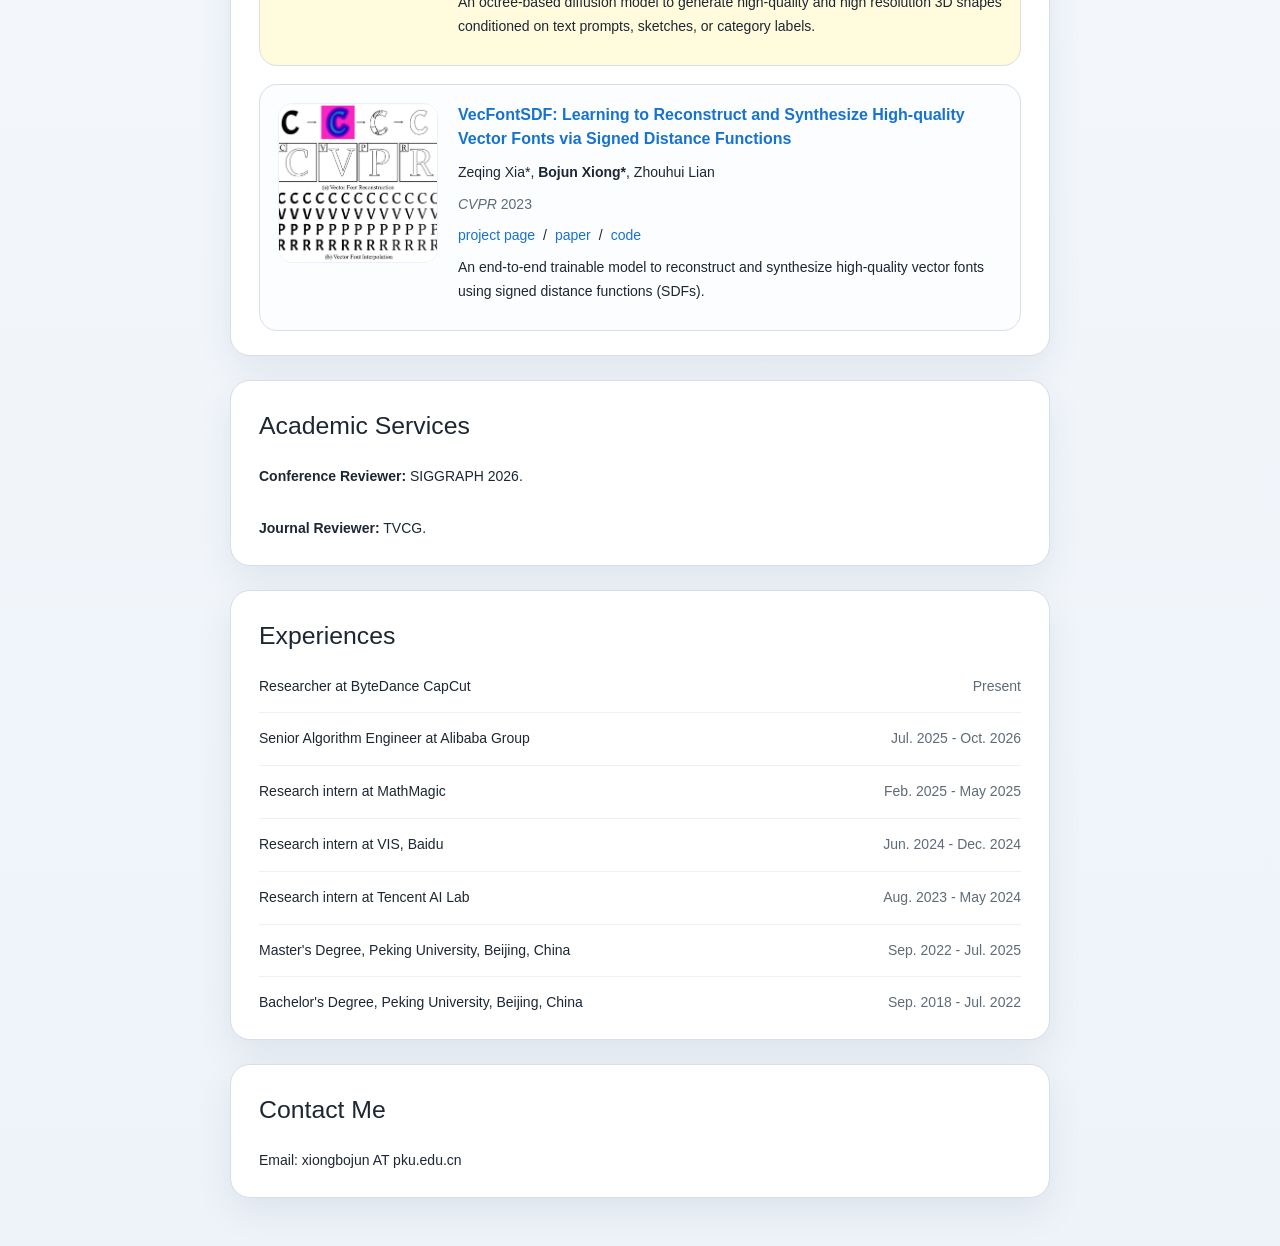
==== commit d45b341a: "Update index.html" ====
--- a/index.html
+++ b/index.html
@@ -23,7 +23,9 @@
             working on video generation and editing.
           </p>
           <p>
-            Previously, I was a senior algorithm engineer at Alibaba Group, working on 3D generation, 3D digital humans and video editing.
+            Previously, I was a senior algorithm engineer at
+            <a target="_blank" rel="noopener noreferrer" href="https://www.youku.com/">Alibaba Group</a>,
+            working on 3D generation, 3D digital humans and video editing.
           </p>
           <p>
             I obtained my Master's degree from
